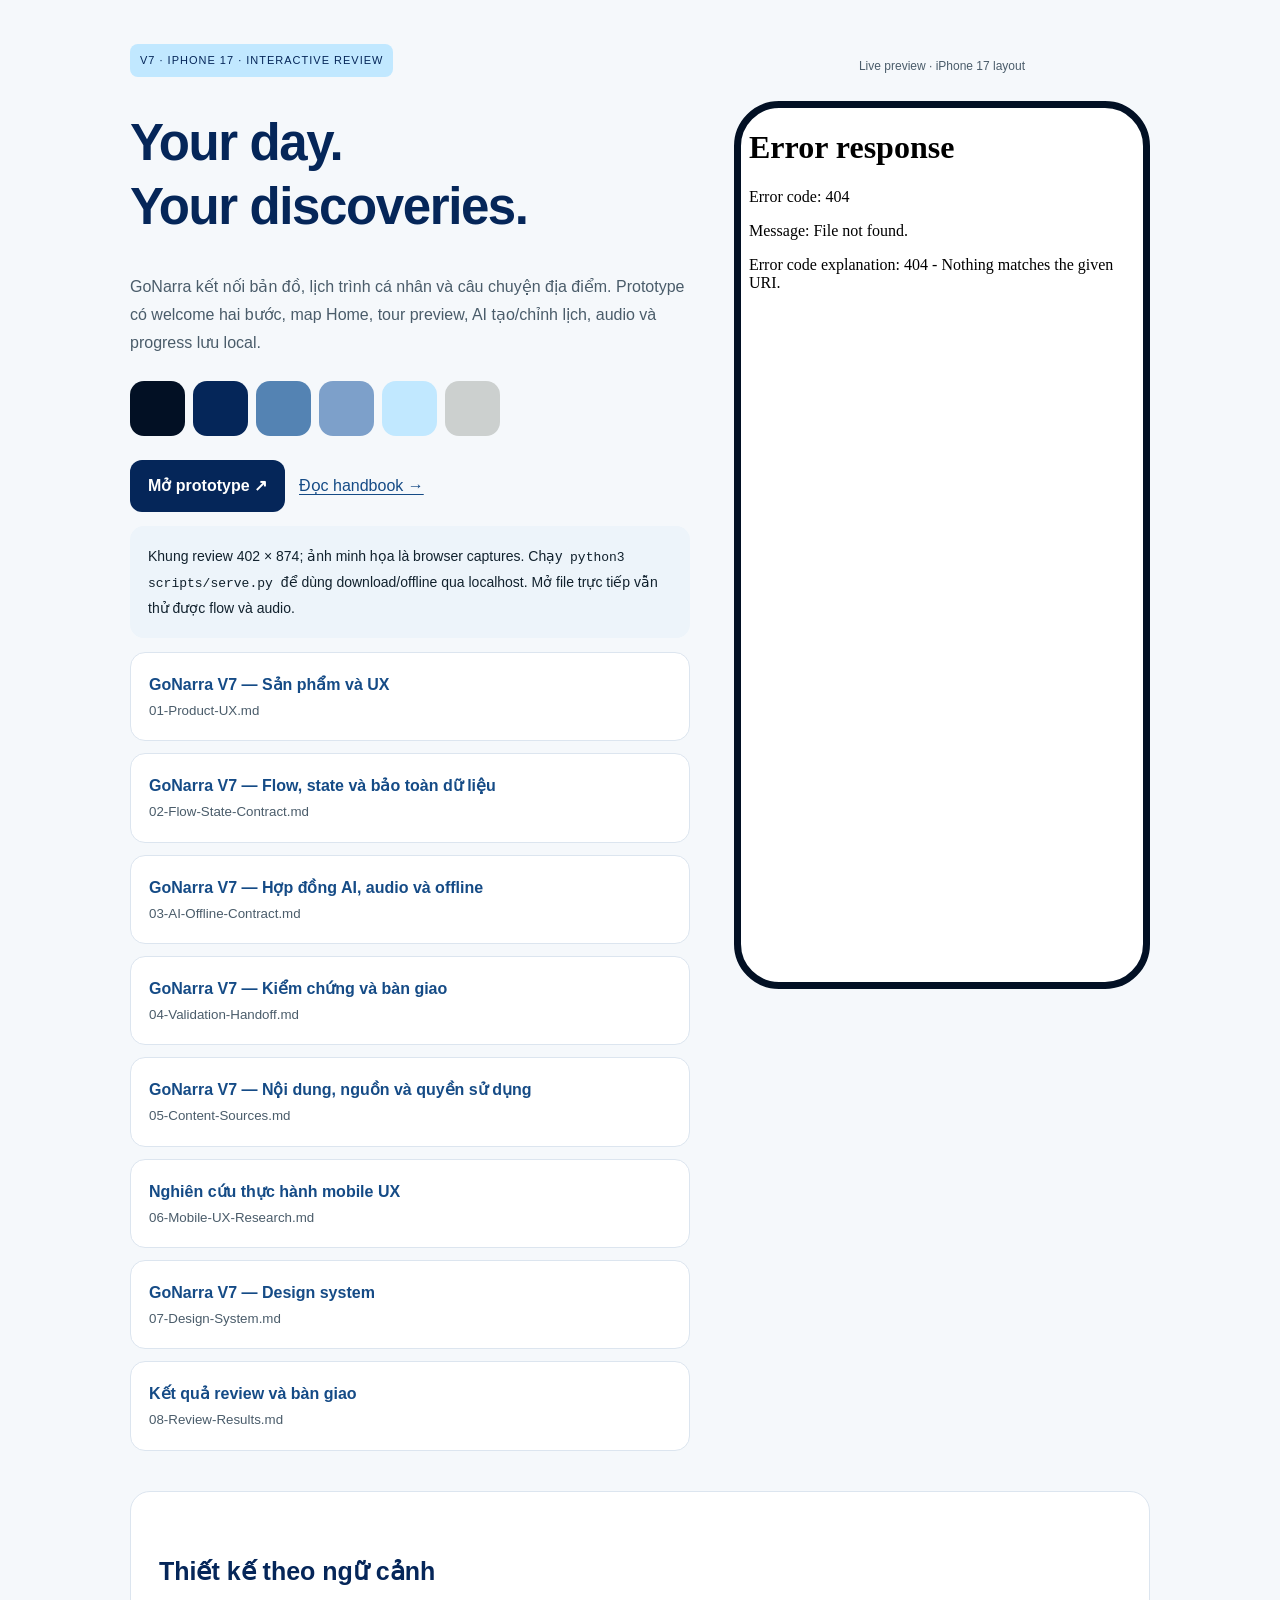
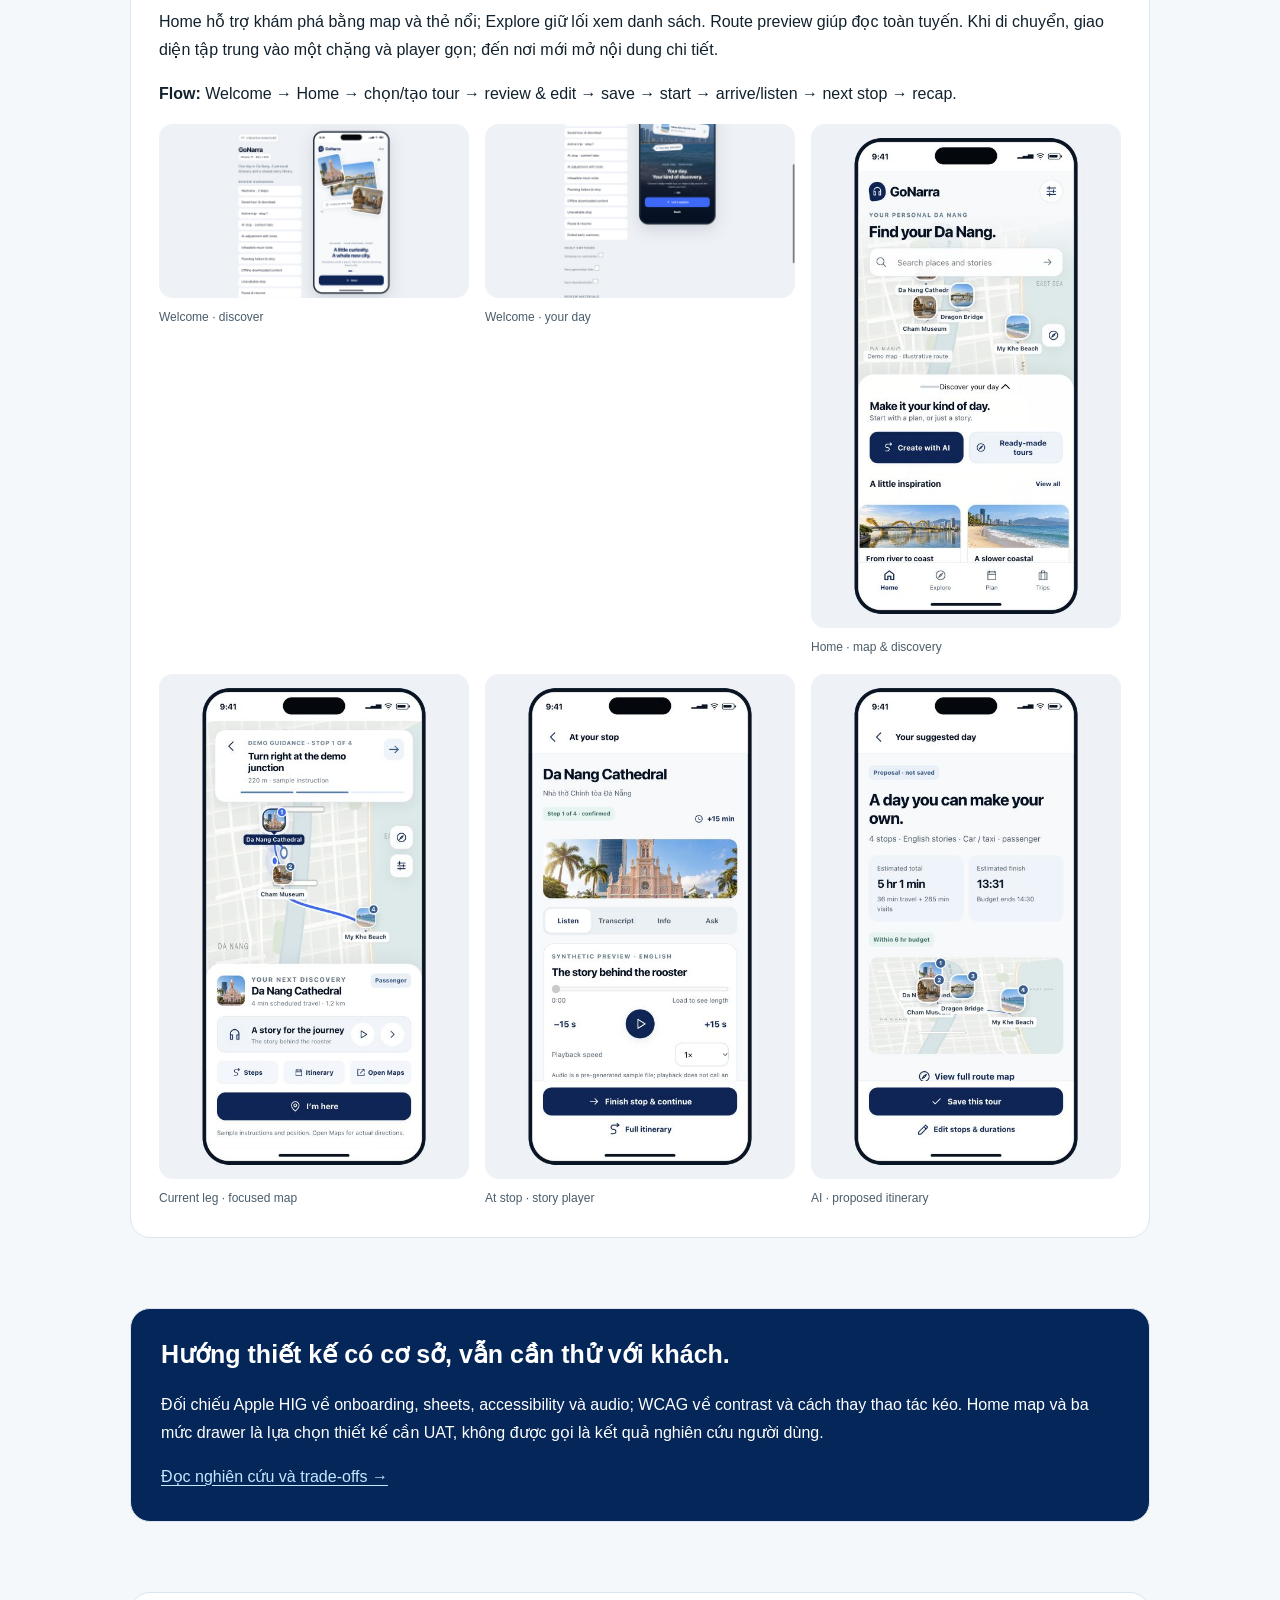
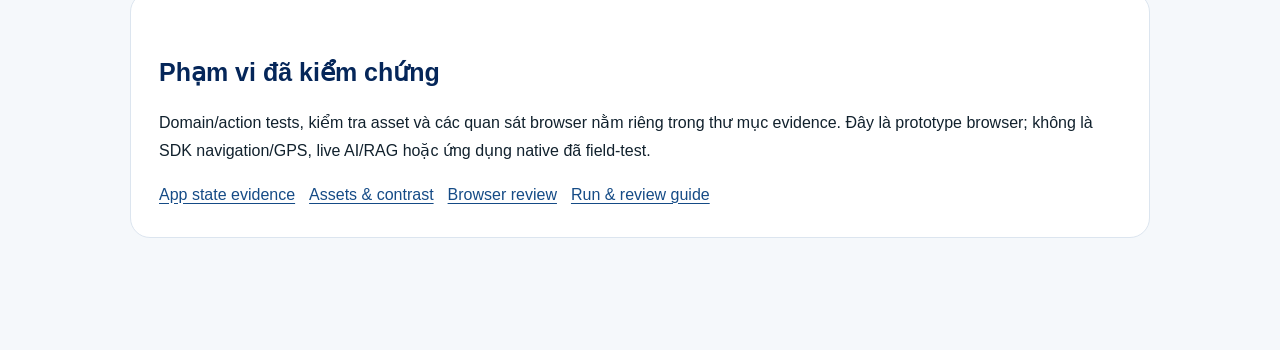
==== index.html @ 22f8504d "test: add review evidence and project showcase" ====
<!doctype html><html lang="vi"><meta charset="utf-8"><meta name="viewport" content="width=device-width,initial-scale=1"><title>GoNarra · Prototype & UX review</title><style>:root{color:#11212d;font:16px/1.75 -apple-system,BlinkMacSystemFont,'Segoe UI',sans-serif;background:#f5f8fb}*{box-sizing:border-box}body{margin:0}a{color:#154b86;text-underline-offset:3px}.shell{max-width:1180px;margin:auto;display:grid;grid-template-columns:250px 1fr;gap:44px;padding:40px 30px}aside{position:sticky;top:32px;align-self:start}aside a{display:block;font-size:13px;padding:7px 0}main{min-width:0}header{padding:24px 0 35px}h1,h2,h3{line-height:1.25;color:#052659}h1{font-size:38px;letter-spacing:-1.4px}h2{margin-top:36px;font-size:25px}h3{font-size:19px}section{margin-bottom:70px;background:white;border:1px solid #dce5ef;border-radius:20px;padding:28px;scroll-margin-top:25px}section>h1{font-size:29px}table{border-collapse:collapse;width:100%;display:block;overflow:auto;font-size:13px;line-height:1.65;margin:20px 0}th,td{border:1px solid #dce5ef;padding:10px 12px;vertical-align:top;min-width:115px}th{background:#edf4fa}pre{background:#edf4fa;padding:18px;overflow:auto;border-radius:12px}code{font-size:13px;background:#edf4fa;padding:2px 4px;border-radius:4px}blockquote{margin:20px 0;padding:10px 20px;border-left:4px solid #5483b3;background:#edf4fa}img{max-width:100%;border-radius:14px}li+li{margin-top:7px}.button{display:inline-block;background:#052659;color:white;text-decoration:none;padding:12px 18px;border-radius:12px;font-weight:700}.pill{font-size:11px;letter-spacing:1px;text-transform:uppercase;background:#c1e8ff;color:#052659;padding:7px 10px;border-radius:8px;display:inline-block}.muted{color:#4a5c6a}.screen-grid{display:grid;grid-template-columns:repeat(3,minmax(0,1fr));gap:16px}.screen-grid img{width:100%}.screen-grid figure{margin:0}.screen-grid figcaption{font-size:12px;color:#4a5c6a}.swatches{display:flex;gap:8px;margin:24px 0}.swatches span{width:55px;height:55px;border-radius:14px}.link-row{display:flex;gap:14px;flex-wrap:wrap;align-items:center}.callout{padding:18px;border-radius:14px;background:#edf4fa;font-size:14px}.iframewrap{display:flex;justify-content:center;background:#eaf0f5;border-radius:24px;padding:20px;margin-top:24px}iframe{width:402px;height:874px;border:7px solid #021024;box-sizing:content-box;border-radius:45px;background:white}.top{max-width:1080px;margin:auto;padding:44px 30px}.intro-grid{display:grid;grid-template-columns:1fr 416px;gap:44px;align-items:start}.intro-grid h1{font-size:51px}.toccards{display:grid;gap:12px}.toccard{display:block;padding:18px;background:white;border:1px solid #dce5ef;border-radius:15px;text-decoration:none;font-weight:650}.toccard small{display:block;font-weight:400;color:#4a5c6a}.preview-label{font-size:12px;text-align:center;color:#4a5c6a}.research{background:#052659;color:white;padding:30px;border-radius:20px}.research h2{color:white;margin-top:0}.research a{color:#c1e8ff}@media(max-width:850px){.shell{display:block;padding:22px 16px}.shell aside{position:relative;top:0;margin-bottom:25px}.intro-grid{display:block}.intro-grid h1{font-size:38px}.iframewrap{overflow:auto;justify-content:flex-start}.top{padding:24px 16px}section{padding:18px}.screen-grid{grid-template-columns:repeat(2,minmax(0,1fr))}}@media print{aside,.button,.iframewrap{display:none}.shell{display:block;padding:0}section{break-before:page;border:0;padding:0}table{display:table}h1{font-size:24pt}a{color:inherit}}</style><main class="top"><div class="intro-grid"><div><span class="pill">V7 · iPhone 17 · interactive review</span><h1>Your day.<br>Your discoveries.</h1><p class="muted">GoNarra kết nối bản đồ, lịch trình cá nhân và câu chuyện địa điểm. Prototype có welcome hai bước, map Home, tour preview, AI tạo/chỉnh lịch, audio và progress lưu local.</p><div class="swatches"><span style="background:#021024" title="#021024"></span><span style="background:#052659" title="#052659"></span><span style="background:#5483b3" title="#5483b3"></span><span style="background:#7da0ca" title="#7da0ca"></span><span style="background:#c1e8ff" title="#c1e8ff"></span><span style="background:#ccd0cf" title="#ccd0cf"></span></div><div class="link-row"><a class="button" href="prototype/index.html">Mở prototype ↗</a><a href="Product-Handbook.html">Đọc handbook →</a></div><p class="callout">Khung review 402 × 874; ảnh minh họa là browser captures. Chạy <code>python3 scripts/serve.py</code> để dùng download/offline qua localhost. Mở file trực tiếp vẫn thử được flow và audio.</p><div class="toccards"><a class="toccard" href="Product-Handbook.html#doc-1">GoNarra V7 — Sản phẩm và UX<small>01-Product-UX.md</small></a><a class="toccard" href="Product-Handbook.html#doc-2">GoNarra V7 — Flow, state và bảo toàn dữ liệu<small>02-Flow-State-Contract.md</small></a><a class="toccard" href="Product-Handbook.html#doc-3">GoNarra V7 — Hợp đồng AI, audio và offline<small>03-AI-Offline-Contract.md</small></a><a class="toccard" href="Product-Handbook.html#doc-4">GoNarra V7 — Kiểm chứng và bàn giao<small>04-Validation-Handoff.md</small></a><a class="toccard" href="Product-Handbook.html#doc-5">GoNarra V7 — Nội dung, nguồn và quyền sử dụng<small>05-Content-Sources.md</small></a><a class="toccard" href="Product-Handbook.html#doc-6">Nghiên cứu thực hành mobile UX<small>06-Mobile-UX-Research.md</small></a><a class="toccard" href="Product-Handbook.html#doc-7">GoNarra V7 — Design system<small>07-Design-System.md</small></a><a class="toccard" href="Product-Handbook.html#doc-8">Kết quả review và bàn giao<small>08-Review-Results.md</small></a></div></div><div><p class="preview-label">Live preview · iPhone 17 layout</p><div class="iframewrap" style="padding:0;background:none"><iframe title="GoNarra iPhone 17 prototype" src="prototype/index.html"></iframe></div></div></div><section style="margin-top:40px"><h2>Thiết kế theo ngữ cảnh</h2><p>Home hỗ trợ khám phá bằng map và thẻ nổi; Explore giữ lối xem danh sách. Route preview giúp đọc toàn tuyến. Khi di chuyển, giao diện tập trung vào một chặng và player gọn; đến nơi mới mở nội dung chi tiết.</p><p><strong>Flow:</strong> Welcome → Home → chọn/tạo tour → review & edit → save → start → arrive/listen → next stop → recap.</p><div class="screen-grid"><figure><a href="screens/welcome-1.png"><img src="screens/welcome-1.png" alt="Welcome · discover" loading="lazy"></a><figcaption>Welcome · discover</figcaption></figure><figure><a href="screens/welcome-2.png"><img src="screens/welcome-2.png" alt="Welcome · your day" loading="lazy"></a><figcaption>Welcome · your day</figcaption></figure><figure><a href="screens/home.png"><img src="screens/home.png" alt="Home · map & discovery" loading="lazy"></a><figcaption>Home · map & discovery</figcaption></figure><figure><a href="screens/navigation.png"><img src="screens/navigation.png" alt="Current leg · focused map" loading="lazy"></a><figcaption>Current leg · focused map</figcaption></figure><figure><a href="screens/arrival.png"><img src="screens/arrival.png" alt="At stop · story player" loading="lazy"></a><figcaption>At stop · story player</figcaption></figure><figure><a href="screens/proposal.png"><img src="screens/proposal.png" alt="AI · proposed itinerary" loading="lazy"></a><figcaption>AI · proposed itinerary</figcaption></figure></div></section><section class="research"><h2>Hướng thiết kế có cơ sở, vẫn cần thử với khách.</h2><p>Đối chiếu Apple HIG về onboarding, sheets, accessibility và audio; WCAG về contrast và cách thay thao tác kéo. Home map và ba mức drawer là lựa chọn thiết kế cần UAT, không được gọi là kết quả nghiên cứu người dùng.</p><a href="Product-Handbook.html#doc-6">Đọc nghiên cứu và trade-offs →</a></section><section><h2>Phạm vi đã kiểm chứng</h2><p>Domain/action tests, kiểm tra asset và các quan sát browser nằm riêng trong thư mục evidence. Đây là prototype browser; không là SDK navigation/GPS, live AI/RAG hoặc ứng dụng native đã field-test.</p><div class="link-row"><a href="evidence/app-state-tests.json">App state evidence</a><a href="evidence/assets-and-contrast.json">Assets & contrast</a><a href="evidence/browser-review.json">Browser review</a><a href="README.md">Run & review guide</a></div></section></main></html>
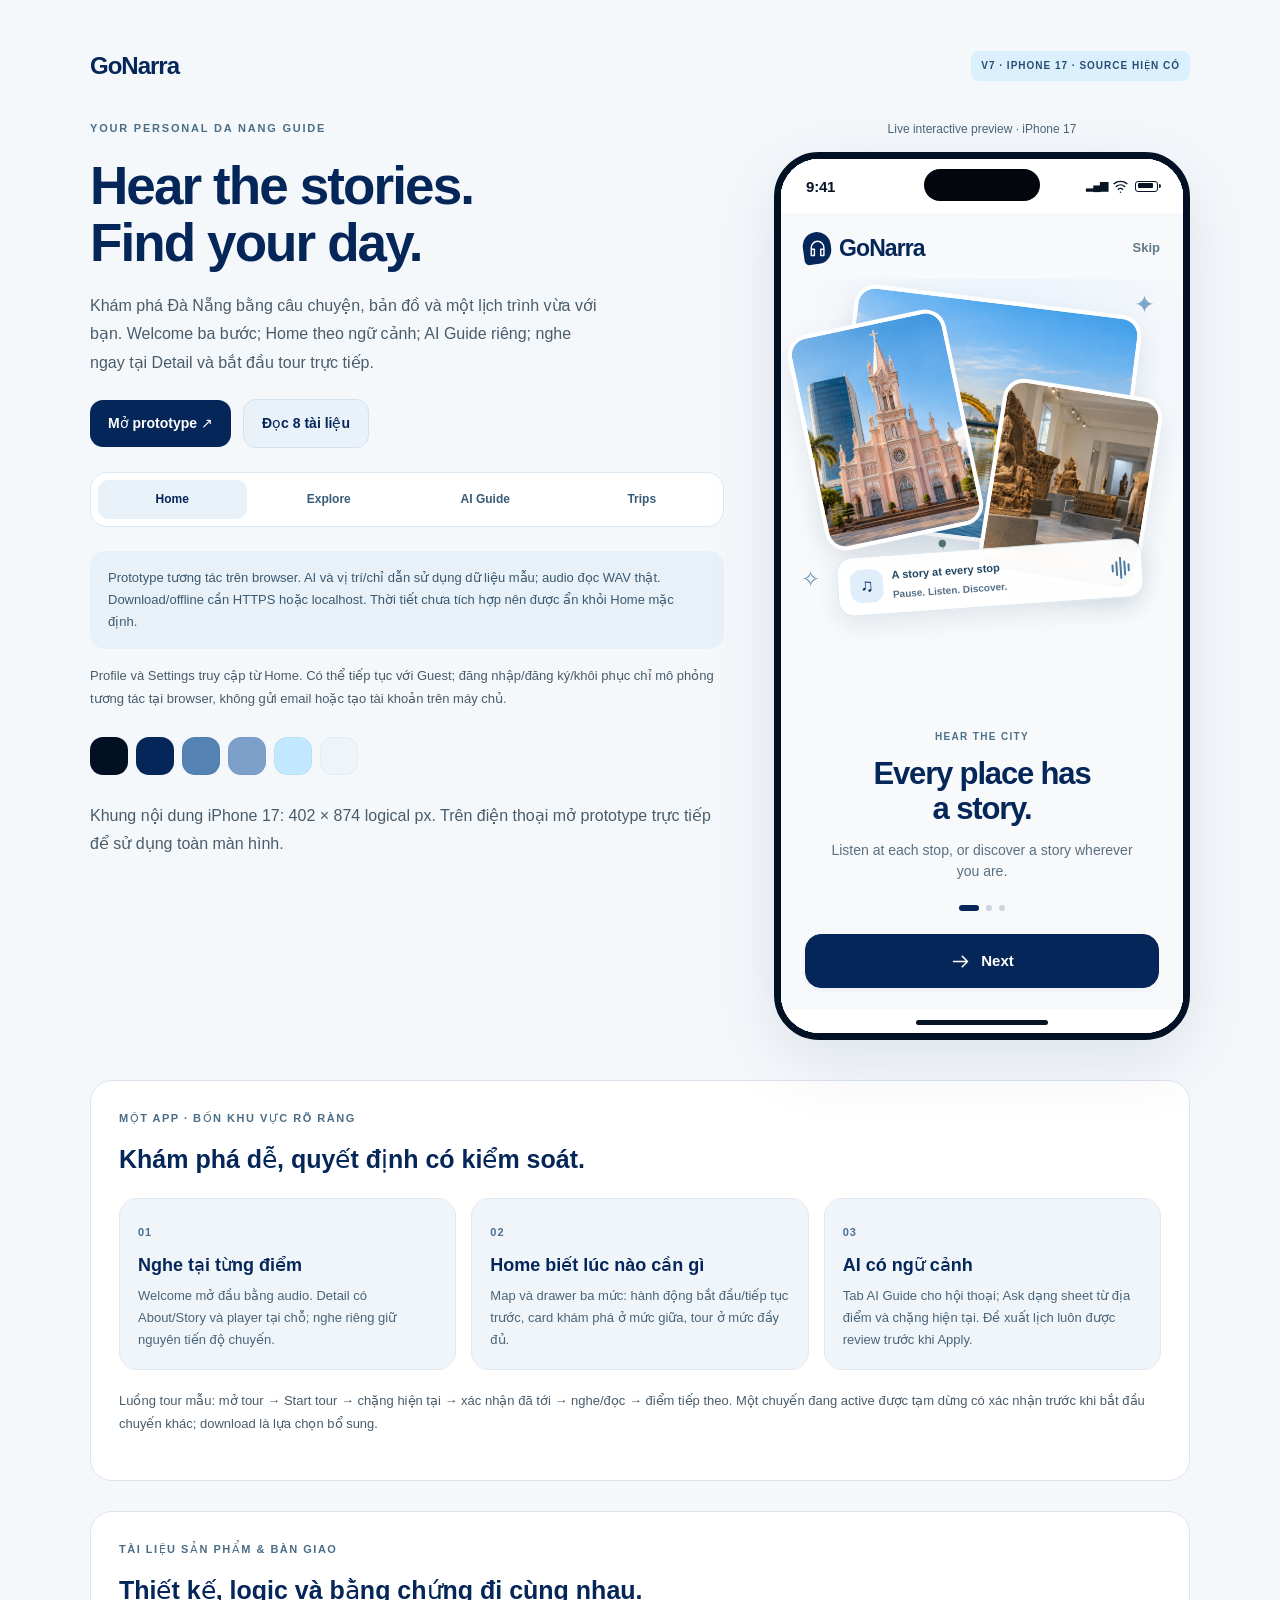
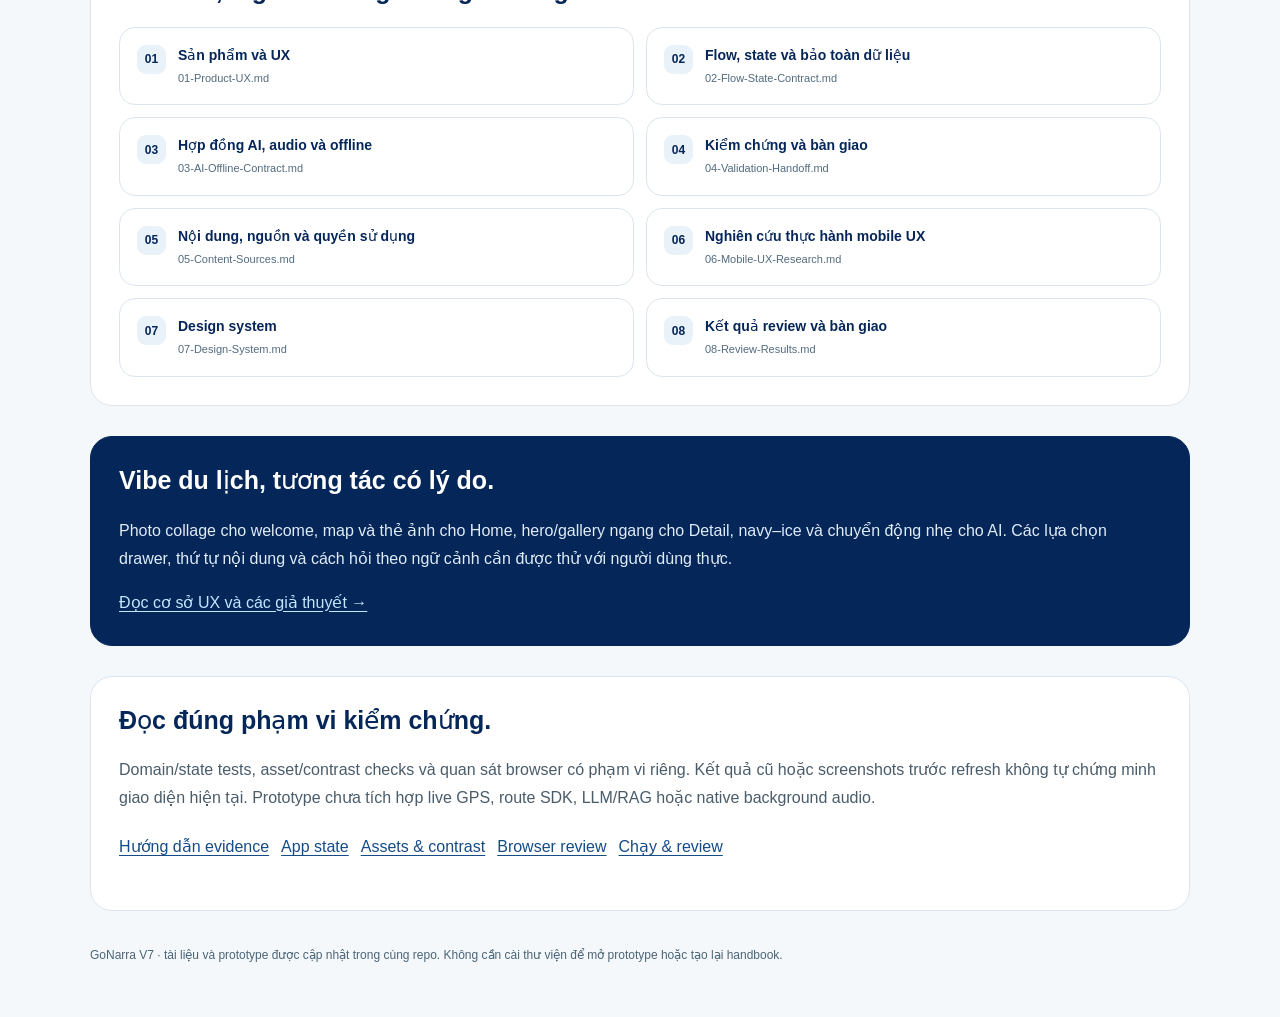
==== commit b067005f: "docs: align handbook and review evidence with refreshed V7" ====
--- a/index.html
+++ b/index.html
@@ -1 +1,44 @@
-<!doctype html><html lang="vi"><meta charset="utf-8"><meta name="viewport" content="width=device-width,initial-scale=1"><title>GoNarra · Prototype & UX review</title><style>:root{color:#11212d;font:16px/1.75 -apple-system,BlinkMacSystemFont,'Segoe UI',sans-serif;background:#f5f8fb}*{box-sizing:border-box}body{margin:0}a{color:#154b86;text-underline-offset:3px}.shell{max-width:1180px;margin:auto;display:grid;grid-template-columns:250px 1fr;gap:44px;padding:40px 30px}aside{position:sticky;top:32px;align-self:start}aside a{display:block;font-size:13px;padding:7px 0}main{min-width:0}header{padding:24px 0 35px}h1,h2,h3{line-height:1.25;color:#052659}h1{font-size:38px;letter-spacing:-1.4px}h2{margin-top:36px;font-size:25px}h3{font-size:19px}section{margin-bottom:70px;background:white;border:1px solid #dce5ef;border-radius:20px;padding:28px;scroll-margin-top:25px}section>h1{font-size:29px}table{border-collapse:collapse;width:100%;display:block;overflow:auto;font-size:13px;line-height:1.65;margin:20px 0}th,td{border:1px solid #dce5ef;padding:10px 12px;vertical-align:top;min-width:115px}th{background:#edf4fa}pre{background:#edf4fa;padding:18px;overflow:auto;border-radius:12px}code{font-size:13px;background:#edf4fa;padding:2px 4px;border-radius:4px}blockquote{margin:20px 0;padding:10px 20px;border-left:4px solid #5483b3;background:#edf4fa}img{max-width:100%;border-radius:14px}li+li{margin-top:7px}.button{display:inline-block;background:#052659;color:white;text-decoration:none;padding:12px 18px;border-radius:12px;font-weight:700}.pill{font-size:11px;letter-spacing:1px;text-transform:uppercase;background:#c1e8ff;color:#052659;padding:7px 10px;border-radius:8px;display:inline-block}.muted{color:#4a5c6a}.screen-grid{display:grid;grid-template-columns:repeat(3,minmax(0,1fr));gap:16px}.screen-grid img{width:100%}.screen-grid figure{margin:0}.screen-grid figcaption{font-size:12px;color:#4a5c6a}.swatches{display:flex;gap:8px;margin:24px 0}.swatches span{width:55px;height:55px;border-radius:14px}.link-row{display:flex;gap:14px;flex-wrap:wrap;align-items:center}.callout{padding:18px;border-radius:14px;background:#edf4fa;font-size:14px}.iframewrap{display:flex;justify-content:center;background:#eaf0f5;border-radius:24px;padding:20px;margin-top:24px}iframe{width:402px;height:874px;border:7px solid #021024;box-sizing:content-box;border-radius:45px;background:white}.top{max-width:1080px;margin:auto;padding:44px 30px}.intro-grid{display:grid;grid-template-columns:1fr 416px;gap:44px;align-items:start}.intro-grid h1{font-size:51px}.toccards{display:grid;gap:12px}.toccard{display:block;padding:18px;background:white;border:1px solid #dce5ef;border-radius:15px;text-decoration:none;font-weight:650}.toccard small{display:block;font-weight:400;color:#4a5c6a}.preview-label{font-size:12px;text-align:center;color:#4a5c6a}.research{background:#052659;color:white;padding:30px;border-radius:20px}.research h2{color:white;margin-top:0}.research a{color:#c1e8ff}@media(max-width:850px){.shell{display:block;padding:22px 16px}.shell aside{position:relative;top:0;margin-bottom:25px}.intro-grid{display:block}.intro-grid h1{font-size:38px}.iframewrap{overflow:auto;justify-content:flex-start}.top{padding:24px 16px}section{padding:18px}.screen-grid{grid-template-columns:repeat(2,minmax(0,1fr))}}@media print{aside,.button,.iframewrap{display:none}.shell{display:block;padding:0}section{break-before:page;border:0;padding:0}table{display:table}h1{font-size:24pt}a{color:inherit}}</style><main class="top"><div class="intro-grid"><div><span class="pill">V7 · iPhone 17 · interactive review</span><h1>Your day.<br>Your discoveries.</h1><p class="muted">GoNarra kết nối bản đồ, lịch trình cá nhân và câu chuyện địa điểm. Prototype có welcome hai bước, map Home, tour preview, AI tạo/chỉnh lịch, audio và progress lưu local.</p><div class="swatches"><span style="background:#021024" title="#021024"></span><span style="background:#052659" title="#052659"></span><span style="background:#5483b3" title="#5483b3"></span><span style="background:#7da0ca" title="#7da0ca"></span><span style="background:#c1e8ff" title="#c1e8ff"></span><span style="background:#ccd0cf" title="#ccd0cf"></span></div><div class="link-row"><a class="button" href="prototype/index.html">Mở prototype ↗</a><a href="Product-Handbook.html">Đọc handbook →</a></div><p class="callout">Khung review 402 × 874; ảnh minh họa là browser captures. Chạy <code>python3 scripts/serve.py</code> để dùng download/offline qua localhost. Mở file trực tiếp vẫn thử được flow và audio.</p><div class="toccards"><a class="toccard" href="Product-Handbook.html#doc-1">GoNarra V7 — Sản phẩm và UX<small>01-Product-UX.md</small></a><a class="toccard" href="Product-Handbook.html#doc-2">GoNarra V7 — Flow, state và bảo toàn dữ liệu<small>02-Flow-State-Contract.md</small></a><a class="toccard" href="Product-Handbook.html#doc-3">GoNarra V7 — Hợp đồng AI, audio và offline<small>03-AI-Offline-Contract.md</small></a><a class="toccard" href="Product-Handbook.html#doc-4">GoNarra V7 — Kiểm chứng và bàn giao<small>04-Validation-Handoff.md</small></a><a class="toccard" href="Product-Handbook.html#doc-5">GoNarra V7 — Nội dung, nguồn và quyền sử dụng<small>05-Content-Sources.md</small></a><a class="toccard" href="Product-Handbook.html#doc-6">Nghiên cứu thực hành mobile UX<small>06-Mobile-UX-Research.md</small></a><a class="toccard" href="Product-Handbook.html#doc-7">GoNarra V7 — Design system<small>07-Design-System.md</small></a><a class="toccard" href="Product-Handbook.html#doc-8">Kết quả review và bàn giao<small>08-Review-Results.md</small></a></div></div><div><p class="preview-label">Live preview · iPhone 17 layout</p><div class="iframewrap" style="padding:0;background:none"><iframe title="GoNarra iPhone 17 prototype" src="prototype/index.html"></iframe></div></div></div><section style="margin-top:40px"><h2>Thiết kế theo ngữ cảnh</h2><p>Home hỗ trợ khám phá bằng map và thẻ nổi; Explore giữ lối xem danh sách. Route preview giúp đọc toàn tuyến. Khi di chuyển, giao diện tập trung vào một chặng và player gọn; đến nơi mới mở nội dung chi tiết.</p><p><strong>Flow:</strong> Welcome → Home → chọn/tạo tour → review & edit → save → start → arrive/listen → next stop → recap.</p><div class="screen-grid"><figure><a href="screens/welcome-1.png"><img src="screens/welcome-1.png" alt="Welcome · discover" loading="lazy"></a><figcaption>Welcome · discover</figcaption></figure><figure><a href="screens/welcome-2.png"><img src="screens/welcome-2.png" alt="Welcome · your day" loading="lazy"></a><figcaption>Welcome · your day</figcaption></figure><figure><a href="screens/home.png"><img src="screens/home.png" alt="Home · map & discovery" loading="lazy"></a><figcaption>Home · map & discovery</figcaption></figure><figure><a href="screens/navigation.png"><img src="screens/navigation.png" alt="Current leg · focused map" loading="lazy"></a><figcaption>Current leg · focused map</figcaption></figure><figure><a href="screens/arrival.png"><img src="screens/arrival.png" alt="At stop · story player" loading="lazy"></a><figcaption>At stop · story player</figcaption></figure><figure><a href="screens/proposal.png"><img src="screens/proposal.png" alt="AI · proposed itinerary" loading="lazy"></a><figcaption>AI · proposed itinerary</figcaption></figure></div></section><section class="research"><h2>Hướng thiết kế có cơ sở, vẫn cần thử với khách.</h2><p>Đối chiếu Apple HIG về onboarding, sheets, accessibility và audio; WCAG về contrast và cách thay thao tác kéo. Home map và ba mức drawer là lựa chọn thiết kế cần UAT, không được gọi là kết quả nghiên cứu người dùng.</p><a href="Product-Handbook.html#doc-6">Đọc nghiên cứu và trade-offs →</a></section><section><h2>Phạm vi đã kiểm chứng</h2><p>Domain/action tests, kiểm tra asset và các quan sát browser nằm riêng trong thư mục evidence. Đây là prototype browser; không là SDK navigation/GPS, live AI/RAG hoặc ứng dụng native đã field-test.</p><div class="link-row"><a href="evidence/app-state-tests.json">App state evidence</a><a href="evidence/assets-and-contrast.json">Assets & contrast</a><a href="evidence/browser-review.json">Browser review</a><a href="README.md">Run & review guide</a></div></section></main></html>+<!doctype html><html lang="vi"><meta charset="utf-8"><meta name="viewport" content="width=device-width,initial-scale=1"><title>GoNarra · Prototype & UX review</title><style>
+:root{font:16px/1.75 -apple-system,BlinkMacSystemFont,'Segoe UI',sans-serif;color:#021024;background:#f5f8fb;font-synthesis:none}
+*{box-sizing:border-box}body{margin:0}a{color:#154b86;text-underline-offset:3px}a:focus-visible{outline:3px solid #d99a36;outline-offset:4px}
+h1,h2,h3{line-height:1.23;color:#052659}h1{font-size:38px;letter-spacing:-1.3px}h2{font-size:25px;margin-top:34px}h3{font-size:19px}p{margin:0 0 16px}
+.muted{color:#4a5c6a}.eyebrow{font-size:11px;font-weight:750;letter-spacing:1.8px;text-transform:uppercase;color:#4a6e88}
+.shell{max-width:1200px;display:grid;grid-template-columns:244px minmax(0,1fr);gap:40px;margin:auto;padding:40px 30px}
+aside{position:sticky;top:25px;align-self:start;max-height:calc(100dvh - 50px);overflow:auto}aside h2{margin-top:18px}aside a{display:block;font-size:13px;padding:7px 0;line-height:1.5}
+aside .button{margin:9px 0 20px;padding:10px 16px;font-size:13px}aside hr{border:0;border-top:1px solid #dce5ef;margin:20px 0}
+main{min-width:0}header{padding:10px 0 22px}header h1{margin:15px 0}section{padding:28px;background:#fff;border:1px solid #dce5ef;border-radius:22px;margin-bottom:30px;scroll-margin-top:24px}
+section>h1{font-size:28px;margin-top:0}section h2:first-child{margin-top:0}table{display:block;width:100%;overflow:auto;border-collapse:collapse;font-size:13px;line-height:1.65;margin:20px 0}
+th,td{border:1px solid #dce5ef;padding:10px 12px;vertical-align:top;min-width:110px}th{background:#edf4fa}pre{padding:18px;background:#edf4fa;border-radius:12px;overflow:auto}
+code{font:13px/1.6 ui-monospace,SFMono-Regular,Consolas,monospace;background:#edf4fa;padding:2px 4px;border-radius:4px}pre code{padding:0;background:none}
+blockquote{margin:20px 0;padding:13px 18px;border-left:4px solid #5483b3;background:#edf4fa}blockquote p:last-child{margin-bottom:0}img{display:block;max-width:100%;border-radius:15px}
+li+li{margin-top:7px}.button{display:inline-flex;align-items:center;justify-content:center;min-height:46px;background:#052659;color:#fff;border-radius:13px;padding:11px 18px;text-decoration:none;font-weight:700;font-size:14px}
+.button.secondary{color:#052659;background:#e9f1f9;border:1px solid #d4e2ed}.pill{display:inline-block;background:#dceffc;color:#244d72;border-radius:8px;padding:6px 10px;font-size:10px;font-weight:750;letter-spacing:1px;text-transform:uppercase}
+.top{max-width:1160px;margin:auto;padding:45px 30px 35px}.projectbar{display:flex;justify-content:space-between;align-items:center;gap:20px;padding-bottom:32px}.wordmark{font-size:24px;font-weight:800;letter-spacing:-1px;color:#052659;text-decoration:none}
+.intro-grid{display:grid;grid-template-columns:minmax(0,1fr) 416px;gap:50px;align-items:start}.intro-grid h1{font-size:53px;line-height:1.07;letter-spacing:-1.9px;margin:20px 0}.intro-grid .lead{font-size:16px;line-height:1.8;max-width:520px;color:#4a5c6a}
+.link-row{display:flex;gap:12px;align-items:center;flex-wrap:wrap;margin:21px 0}.swatches{display:flex;gap:8px;margin:27px 0}.swatches span{width:38px;height:38px;border-radius:13px;border:1px solid #02102409}
+.callout{padding:16px 18px;border-radius:15px;background:#e9f1f8;color:#3a5970;font-size:13px;line-height:1.7}.preview-label{text-align:center;color:#4a6478;font-size:12px;margin:0 0 12px}
+.iframewrap{width:416px;max-width:100%;border-radius:45px;overflow:hidden;box-shadow:0 20px 70px #0526591a;background:#fff;border:7px solid #021024}
+iframe{display:block;border:0;width:402px;height:874px;background:#fff}.toc-grid{display:grid;grid-template-columns:repeat(2,minmax(0,1fr));gap:12px}.toccard{display:flex;gap:12px;align-items:flex-start;padding:17px;background:#fff;border:1px solid #dce5ef;border-radius:16px;color:#052659;text-decoration:none;font-size:14px;font-weight:650;line-height:1.5}
+.toccard .num{display:grid;place-items:center;width:29px;height:29px;flex:none;background:#e9f1f9;border-radius:9px;font-size:12px}.toccard small{display:block;color:#526b7f;font-size:11px;font-weight:400;line-height:1.6;margin-top:4px}
+.feature-grid{display:grid;grid-template-columns:repeat(3,minmax(0,1fr));gap:15px;margin:23px 0 7px}.feature{padding:18px;border-radius:18px;background:#f0f5fa;border:1px solid #e1e9f1}.feature .num{font-size:11px;letter-spacing:1px;color:#4c7190;font-weight:750}.feature h3{margin:9px 0;font-size:18px}.feature p{font-size:13px;color:#4a6478;line-height:1.7;margin:0}
+.tabrow{display:grid;grid-template-columns:repeat(4,1fr);gap:8px;padding:7px;border:1px solid #dce7ef;background:#fff;border-radius:17px;margin:24px 0}.tabrow span{text-align:center;padding:9px 5px;border-radius:11px;font-weight:650;color:#395b77;font-size:12px}.tabrow span:first-child{background:#e9f1f9;color:#052659}
+.research{background:#052659;color:#fff;border-color:#052659}.research h2{color:#fff}.research a{color:#c1e8ff}.research p{color:#e0ecf7}.section-label{font-size:11px;letter-spacing:1.5px;text-transform:uppercase;color:#4b6c85;font-weight:750}.section-title{margin-top:9px}.foot{font-size:12px;color:#4a6478;padding-top:4px}
+@media(max-width:900px){.intro-grid{gap:25px}.intro-grid h1{font-size:42px}.top{padding:28px 20px}.shell{gap:24px;padding:25px 20px;grid-template-columns:210px minmax(0,1fr)}}
+@media(max-width:760px){.intro-grid{display:block}.intro-grid>div:last-child{margin-top:30px}.iframewrap{margin:auto}.top{padding:23px 16px}.intro-grid h1{font-size:40px;letter-spacing:-1.3px}.projectbar{padding-bottom:20px}.feature-grid{grid-template-columns:1fr}.toc-grid{grid-template-columns:1fr}.shell{display:block;padding:22px 16px}aside{position:relative;top:0;max-height:none;margin-bottom:25px}section{padding:20px}.projectbar .pill{font-size:9px;letter-spacing:.5px}}
+@media(max-width:440px){.iframewrap{display:none}.preview-label{display:none}.intro-grid>div:last-child{display:none}}
+@media print{aside,.button,.iframewrap,.preview-label,.projectbar{display:none}.shell,.intro-grid{display:block;padding:0}.top{padding:0}section{border:0;break-before:page;padding:0}table{display:table;font-size:10px}h1{font-size:26pt}a{color:inherit}.toc-grid,.feature-grid{display:block}}
+</style>
+<main class="top"><div class="projectbar"><a class="wordmark" href="index.html">GoNarra</a><span class="pill">V7 · iPhone 17 · source hiện có</span></div>
+<div class="intro-grid"><div><p class="eyebrow">Your personal Da Nang guide</p><h1>Hear the stories.<br>Find your day.</h1><p class="lead">Khám phá Đà Nẵng bằng câu chuyện, bản đồ và một lịch trình vừa với bạn. Welcome ba bước; Home theo ngữ cảnh; AI Guide riêng; nghe ngay tại Detail và bắt đầu tour trực tiếp.</p>
+<div class="link-row"><a class="button" href="prototype/index.html">Mở prototype ↗</a><a class="button secondary" href="Product-Handbook.html">Đọc 8 tài liệu</a></div>
+<div class="tabrow" aria-label="Bốn khu vực chính"><span>Home</span><span>Explore</span><span>AI Guide</span><span>Trips</span></div>
+<p class="callout">Prototype tương tác trên browser. AI và vị trí/chỉ dẫn sử dụng dữ liệu mẫu; audio đọc WAV thật. Download/offline cần HTTPS hoặc localhost. Thời tiết chưa tích hợp nên được ẩn khỏi Home mặc định.</p>
+<p class="muted" style="font-size:13px">Profile và Settings truy cập từ Home. Có thể tiếp tục với Guest; đăng nhập/đăng ký/khôi phục chỉ mô phỏng tương tác tại browser, không gửi email hoặc tạo tài khoản trên máy chủ.</p>
+<div class="swatches" aria-label="Palette navy và ice"><span style="background:#021024" title="#021024"></span><span style="background:#052659" title="#052659"></span><span style="background:#5483b3" title="#5483b3"></span><span style="background:#7da0ca" title="#7da0ca"></span><span style="background:#c1e8ff" title="#c1e8ff"></span><span style="background:#edf4fa" title="#edf4fa"></span></div>
+<p class="muted small">Khung nội dung iPhone 17: 402 × 874 logical px. Trên điện thoại mở prototype trực tiếp để sử dụng toàn màn hình.</p></div>
+<div><p class="preview-label">Live interactive preview · iPhone 17</p><div class="iframewrap"><iframe title="GoNarra iPhone 17 prototype" src="prototype/index.html"></iframe></div></div></div>
+<section style="margin-top:40px"><p class="section-label">Một app · bốn khu vực rõ ràng</p><h2 class="section-title">Khám phá dễ, quyết định có kiểm soát.</h2><div class="feature-grid"><article class="feature"><span class="num">01</span><h3>Nghe tại từng điểm</h3><p>Welcome mở đầu bằng audio. Detail có About/Story và player tại chỗ; nghe riêng giữ nguyên tiến độ chuyến.</p></article><article class="feature"><span class="num">02</span><h3>Home biết lúc nào cần gì</h3><p>Map và drawer ba mức: hành động bắt đầu/tiếp tục trước, card khám phá ở mức giữa, tour ở mức đầy đủ.</p></article><article class="feature"><span class="num">03</span><h3>AI có ngữ cảnh</h3><p>Tab AI Guide cho hội thoại; Ask dạng sheet từ địa điểm và chặng hiện tại. Đề xuất lịch luôn được review trước khi Apply.</p></article></div><p class="muted" style="font-size:13px;margin-top:20px">Luồng tour mẫu: mở tour → Start tour → chặng hiện tại → xác nhận đã tới → nghe/đọc → điểm tiếp theo. Một chuyến đang active được tạm dừng có xác nhận trước khi bắt đầu chuyến khác; download là lựa chọn bổ sung.</p></section>
+<section><p class="section-label">Tài liệu sản phẩm & bàn giao</p><h2 class="section-title">Thiết kế, logic và bằng chứng đi cùng nhau.</h2><div class="toc-grid"><a class="toccard" href="Product-Handbook.html#doc-1"><span class="num">01</span><span>Sản phẩm và UX<small>01-Product-UX.md</small></span></a><a class="toccard" href="Product-Handbook.html#doc-2"><span class="num">02</span><span>Flow, state và bảo toàn dữ liệu<small>02-Flow-State-Contract.md</small></span></a><a class="toccard" href="Product-Handbook.html#doc-3"><span class="num">03</span><span>Hợp đồng AI, audio và offline<small>03-AI-Offline-Contract.md</small></span></a><a class="toccard" href="Product-Handbook.html#doc-4"><span class="num">04</span><span>Kiểm chứng và bàn giao<small>04-Validation-Handoff.md</small></span></a><a class="toccard" href="Product-Handbook.html#doc-5"><span class="num">05</span><span>Nội dung, nguồn và quyền sử dụng<small>05-Content-Sources.md</small></span></a><a class="toccard" href="Product-Handbook.html#doc-6"><span class="num">06</span><span>Nghiên cứu thực hành mobile UX<small>06-Mobile-UX-Research.md</small></span></a><a class="toccard" href="Product-Handbook.html#doc-7"><span class="num">07</span><span>Design system<small>07-Design-System.md</small></span></a><a class="toccard" href="Product-Handbook.html#doc-8"><span class="num">08</span><span>Kết quả review và bàn giao<small>08-Review-Results.md</small></span></a></div></section>
+<section class="research"><h2>Vibe du lịch, tương tác có lý do.</h2><p>Photo collage cho welcome, map và thẻ ảnh cho Home, hero/gallery ngang cho Detail, navy–ice và chuyển động nhẹ cho AI. Các lựa chọn drawer, thứ tự nội dung và cách hỏi theo ngữ cảnh cần được thử với người dùng thực.</p><a href="Product-Handbook.html#doc-6">Đọc cơ sở UX và các giả thuyết →</a></section>
+<section><h2>Đọc đúng phạm vi kiểm chứng.</h2><p class="muted">Domain/state tests, asset/contrast checks và quan sát browser có phạm vi riêng. Kết quả cũ hoặc screenshots trước refresh không tự chứng minh giao diện hiện tại. Prototype chưa tích hợp live GPS, route SDK, LLM/RAG hoặc native background audio.</p><div class="link-row"><a href="evidence/README.md">Hướng dẫn evidence</a><a href="evidence/app-state-tests.json">App state</a><a href="evidence/assets-and-contrast.json">Assets & contrast</a><a href="evidence/browser-review.json">Browser review</a><a href="README.md">Chạy & review</a></div></section>
+<p class="foot">GoNarra V7 · tài liệu và prototype được cập nhật trong cùng repo. Không cần cài thư viện để mở prototype hoặc tạo lại handbook.</p></main></html>
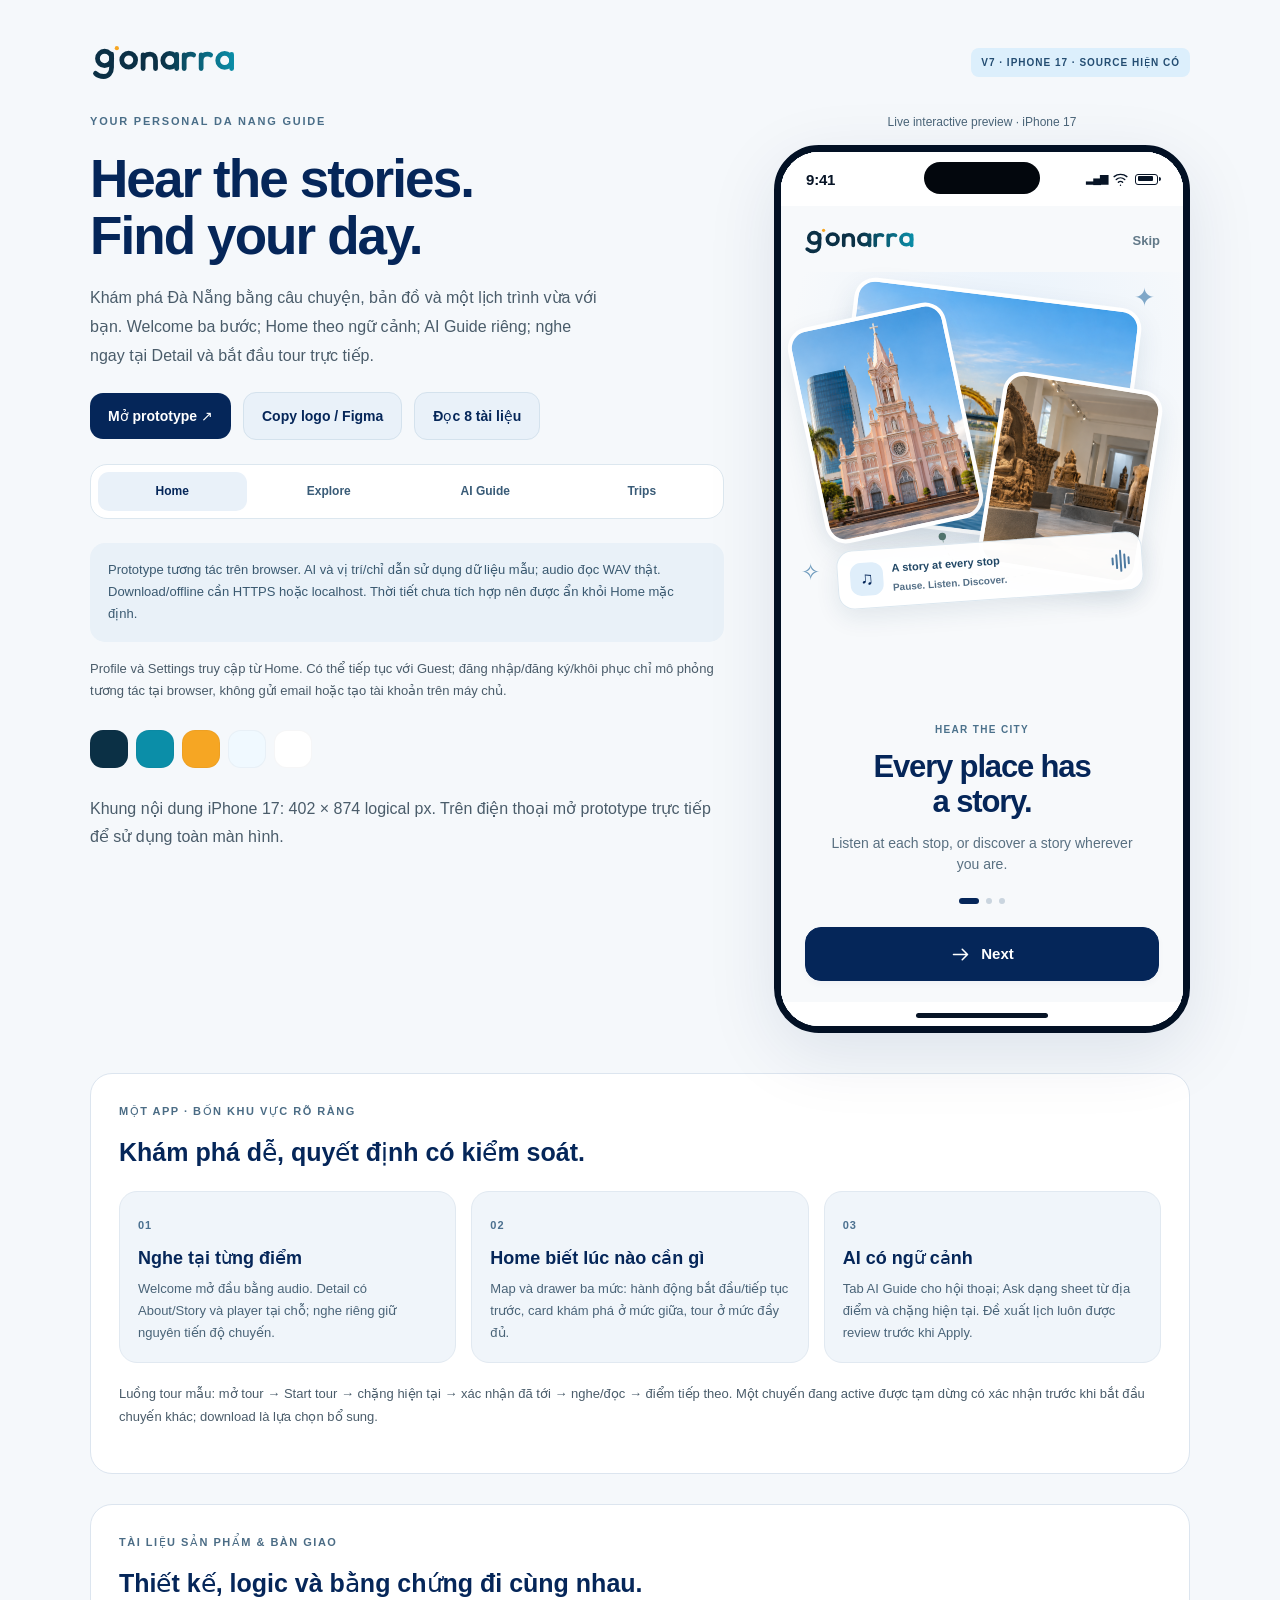
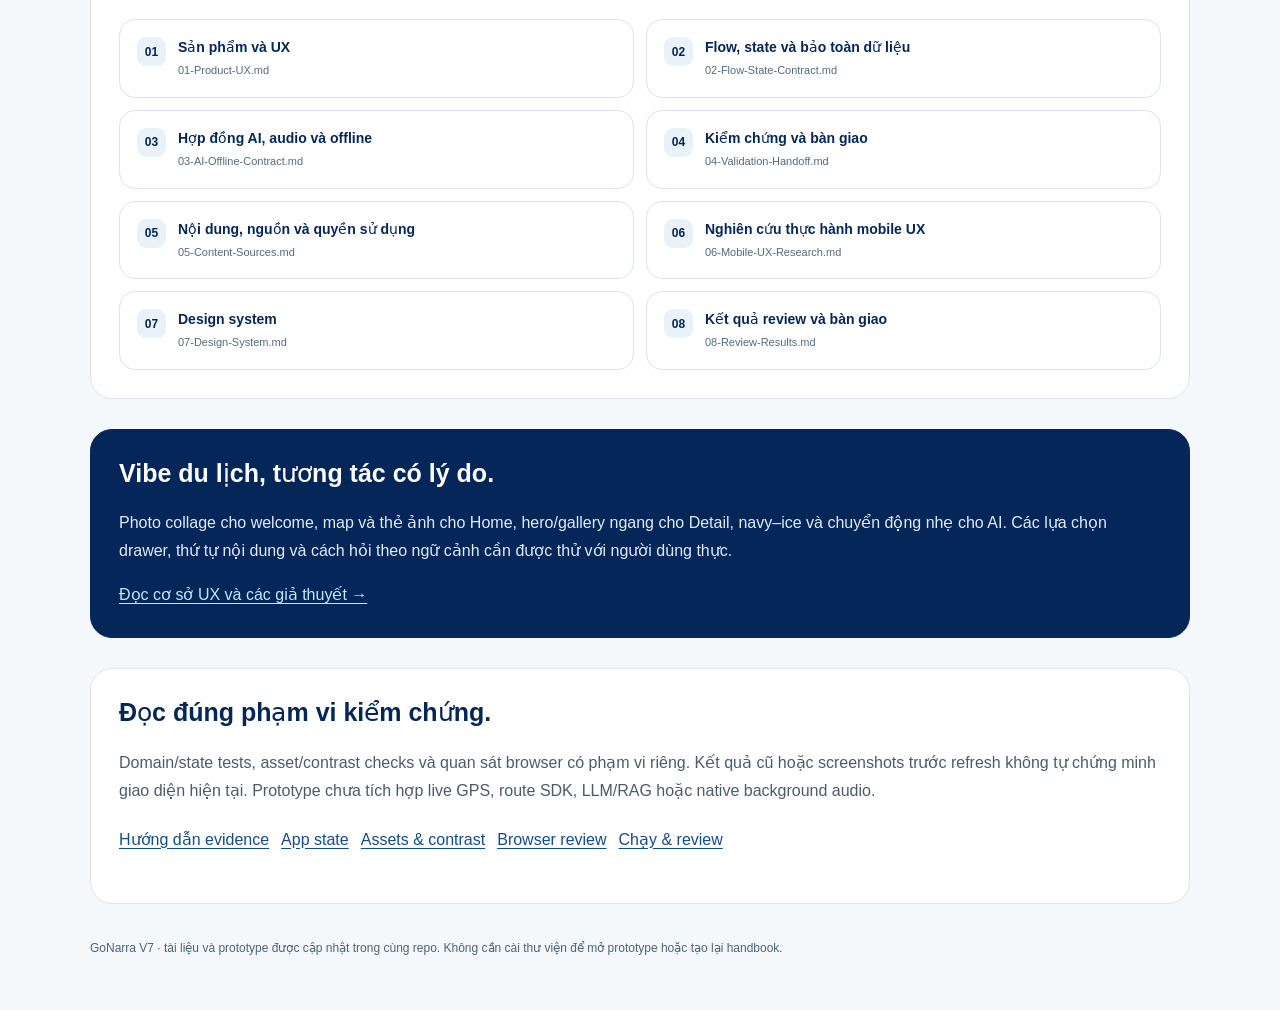
==== commit 6a7eb5c4: "feat: add refined Gonarra brand assets" ====
--- a/index.html
+++ b/index.html
@@ -13,7 +13,7 @@
 blockquote{margin:20px 0;padding:13px 18px;border-left:4px solid #5483b3;background:#edf4fa}blockquote p:last-child{margin-bottom:0}img{display:block;max-width:100%;border-radius:15px}
 li+li{margin-top:7px}.button{display:inline-flex;align-items:center;justify-content:center;min-height:46px;background:#052659;color:#fff;border-radius:13px;padding:11px 18px;text-decoration:none;font-weight:700;font-size:14px}
 .button.secondary{color:#052659;background:#e9f1f9;border:1px solid #d4e2ed}.pill{display:inline-block;background:#dceffc;color:#244d72;border-radius:8px;padding:6px 10px;font-size:10px;font-weight:750;letter-spacing:1px;text-transform:uppercase}
-.top{max-width:1160px;margin:auto;padding:45px 30px 35px}.projectbar{display:flex;justify-content:space-between;align-items:center;gap:20px;padding-bottom:32px}.wordmark{font-size:24px;font-weight:800;letter-spacing:-1px;color:#052659;text-decoration:none}
+.top{max-width:1160px;margin:auto;padding:45px 30px 35px}.projectbar{display:flex;justify-content:space-between;align-items:center;gap:20px;padding-bottom:32px}.wordmark{display:inline-flex;color:#052659;text-decoration:none}.wordmark img{display:block;width:146px;height:auto;border-radius:0}
 .intro-grid{display:grid;grid-template-columns:minmax(0,1fr) 416px;gap:50px;align-items:start}.intro-grid h1{font-size:53px;line-height:1.07;letter-spacing:-1.9px;margin:20px 0}.intro-grid .lead{font-size:16px;line-height:1.8;max-width:520px;color:#4a5c6a}
 .link-row{display:flex;gap:12px;align-items:center;flex-wrap:wrap;margin:21px 0}.swatches{display:flex;gap:8px;margin:27px 0}.swatches span{width:38px;height:38px;border-radius:13px;border:1px solid #02102409}
 .callout{padding:16px 18px;border-radius:15px;background:#e9f1f8;color:#3a5970;font-size:13px;line-height:1.7}.preview-label{text-align:center;color:#4a6478;font-size:12px;margin:0 0 12px}
@@ -28,13 +28,13 @@
 @media(max-width:440px){.iframewrap{display:none}.preview-label{display:none}.intro-grid>div:last-child{display:none}}
 @media print{aside,.button,.iframewrap,.preview-label,.projectbar{display:none}.shell,.intro-grid{display:block;padding:0}.top{padding:0}section{border:0;break-before:page;padding:0}table{display:table;font-size:10px}h1{font-size:26pt}a{color:inherit}.toc-grid,.feature-grid{display:block}}
 </style>
-<main class="top"><div class="projectbar"><a class="wordmark" href="index.html">GoNarra</a><span class="pill">V7 · iPhone 17 · source hiện có</span></div>
+<main class="top"><div class="projectbar"><a class="wordmark" href="index.html" aria-label="Gonarra"><img src="prototype/assets/brand/gonarra-wordmark-color.svg" alt="Gonarra"></a><span class="pill">V7 · iPhone 17 · source hiện có</span></div>
 <div class="intro-grid"><div><p class="eyebrow">Your personal Da Nang guide</p><h1>Hear the stories.<br>Find your day.</h1><p class="lead">Khám phá Đà Nẵng bằng câu chuyện, bản đồ và một lịch trình vừa với bạn. Welcome ba bước; Home theo ngữ cảnh; AI Guide riêng; nghe ngay tại Detail và bắt đầu tour trực tiếp.</p>
-<div class="link-row"><a class="button" href="prototype/index.html">Mở prototype ↗</a><a class="button secondary" href="Product-Handbook.html">Đọc 8 tài liệu</a></div>
+<div class="link-row"><a class="button" href="prototype/index.html">Mở prototype ↗</a><a class="button secondary" href="brand-assets.html">Copy logo / Figma</a><a class="button secondary" href="Product-Handbook.html">Đọc 8 tài liệu</a></div>
 <div class="tabrow" aria-label="Bốn khu vực chính"><span>Home</span><span>Explore</span><span>AI Guide</span><span>Trips</span></div>
 <p class="callout">Prototype tương tác trên browser. AI và vị trí/chỉ dẫn sử dụng dữ liệu mẫu; audio đọc WAV thật. Download/offline cần HTTPS hoặc localhost. Thời tiết chưa tích hợp nên được ẩn khỏi Home mặc định.</p>
 <p class="muted" style="font-size:13px">Profile và Settings truy cập từ Home. Có thể tiếp tục với Guest; đăng nhập/đăng ký/khôi phục chỉ mô phỏng tương tác tại browser, không gửi email hoặc tạo tài khoản trên máy chủ.</p>
-<div class="swatches" aria-label="Palette navy và ice"><span style="background:#021024" title="#021024"></span><span style="background:#052659" title="#052659"></span><span style="background:#5483b3" title="#5483b3"></span><span style="background:#7da0ca" title="#7da0ca"></span><span style="background:#c1e8ff" title="#c1e8ff"></span><span style="background:#edf4fa" title="#edf4fa"></span></div>
+<div class="swatches" aria-label="Palette Gonarra"><span style="background:#0b3045" title="#0b3045"></span><span style="background:#0b8ea8" title="#0b8ea8"></span><span style="background:#f6a623" title="#f6a623"></span><span style="background:#f0f9ff" title="#f0f9ff"></span><span style="background:#ffffff" title="#ffffff"></span></div>
 <p class="muted small">Khung nội dung iPhone 17: 402 × 874 logical px. Trên điện thoại mở prototype trực tiếp để sử dụng toàn màn hình.</p></div>
 <div><p class="preview-label">Live interactive preview · iPhone 17</p><div class="iframewrap"><iframe title="GoNarra iPhone 17 prototype" src="prototype/index.html"></iframe></div></div></div>
 <section style="margin-top:40px"><p class="section-label">Một app · bốn khu vực rõ ràng</p><h2 class="section-title">Khám phá dễ, quyết định có kiểm soát.</h2><div class="feature-grid"><article class="feature"><span class="num">01</span><h3>Nghe tại từng điểm</h3><p>Welcome mở đầu bằng audio. Detail có About/Story và player tại chỗ; nghe riêng giữ nguyên tiến độ chuyến.</p></article><article class="feature"><span class="num">02</span><h3>Home biết lúc nào cần gì</h3><p>Map và drawer ba mức: hành động bắt đầu/tiếp tục trước, card khám phá ở mức giữa, tour ở mức đầy đủ.</p></article><article class="feature"><span class="num">03</span><h3>AI có ngữ cảnh</h3><p>Tab AI Guide cho hội thoại; Ask dạng sheet từ địa điểm và chặng hiện tại. Đề xuất lịch luôn được review trước khi Apply.</p></article></div><p class="muted" style="font-size:13px;margin-top:20px">Luồng tour mẫu: mở tour → Start tour → chặng hiện tại → xác nhận đã tới → nghe/đọc → điểm tiếp theo. Một chuyến đang active được tạm dừng có xác nhận trước khi bắt đầu chuyến khác; download là lựa chọn bổ sung.</p></section>
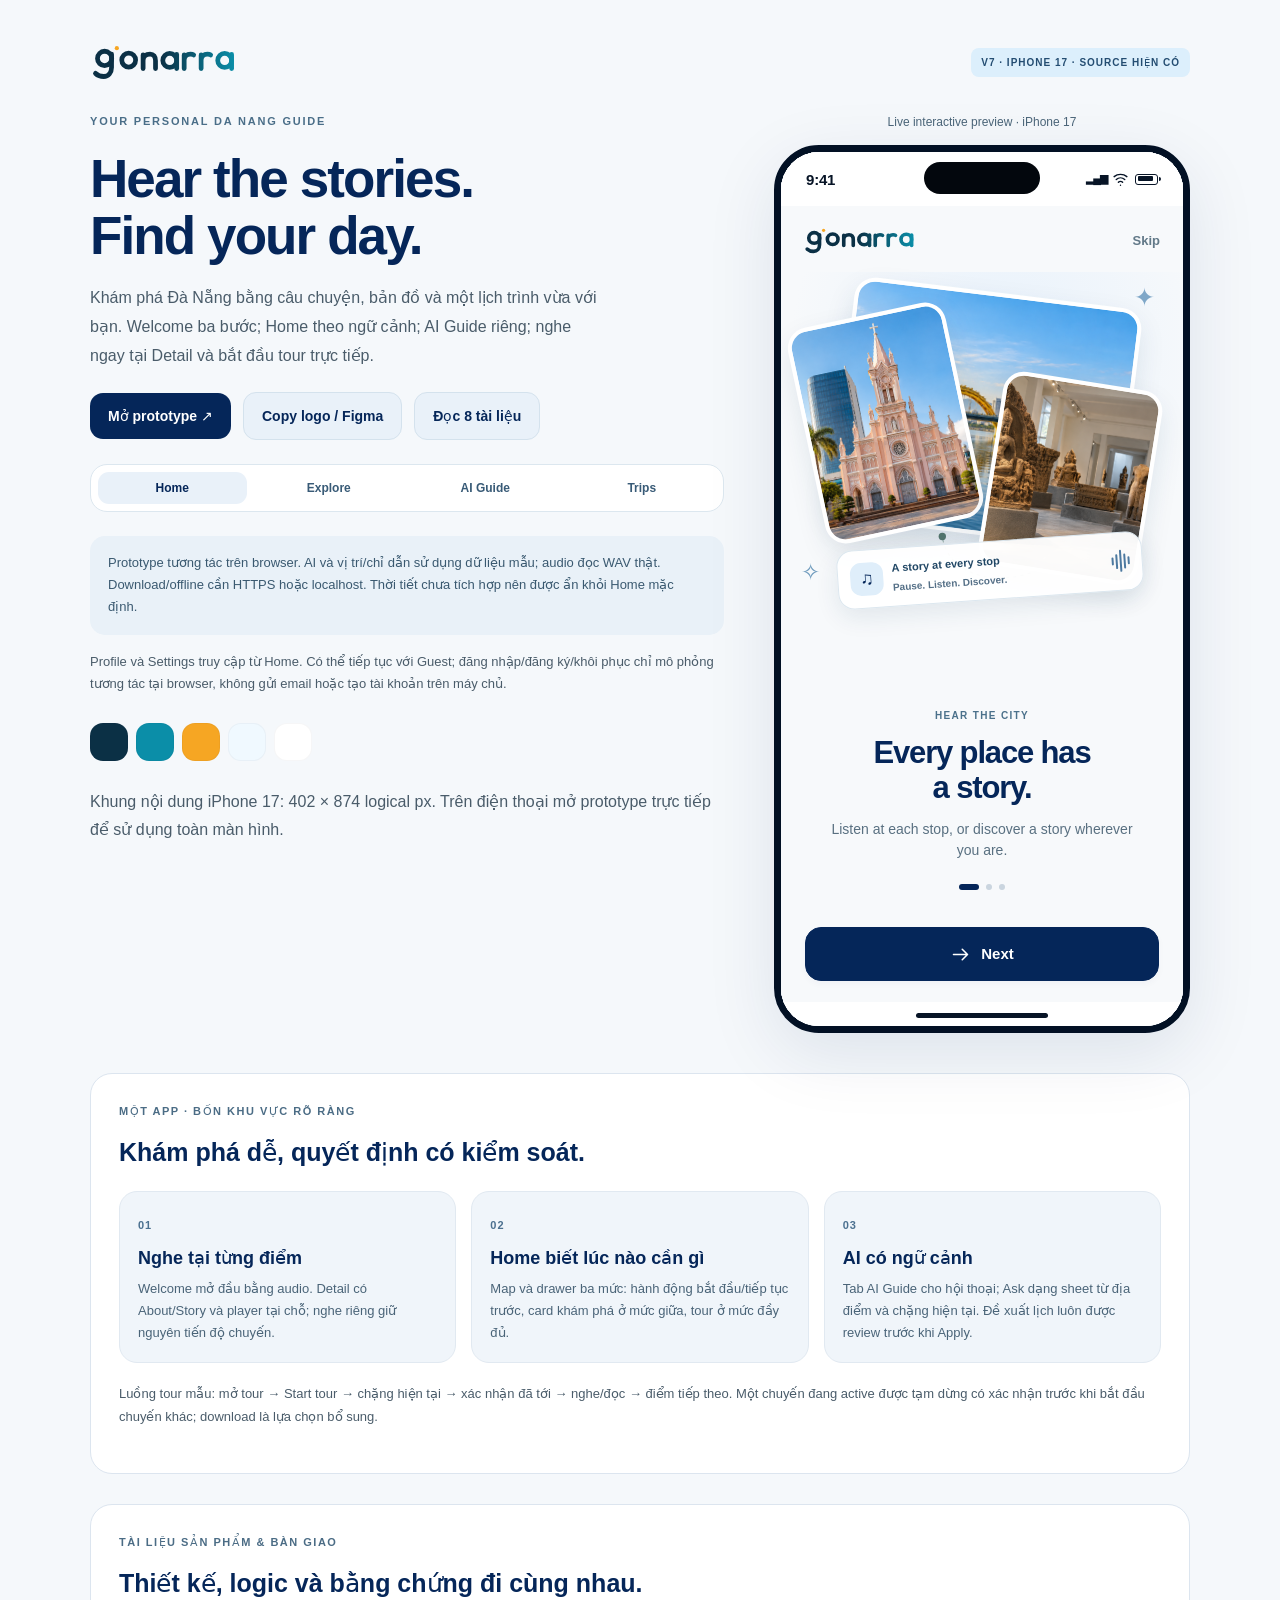
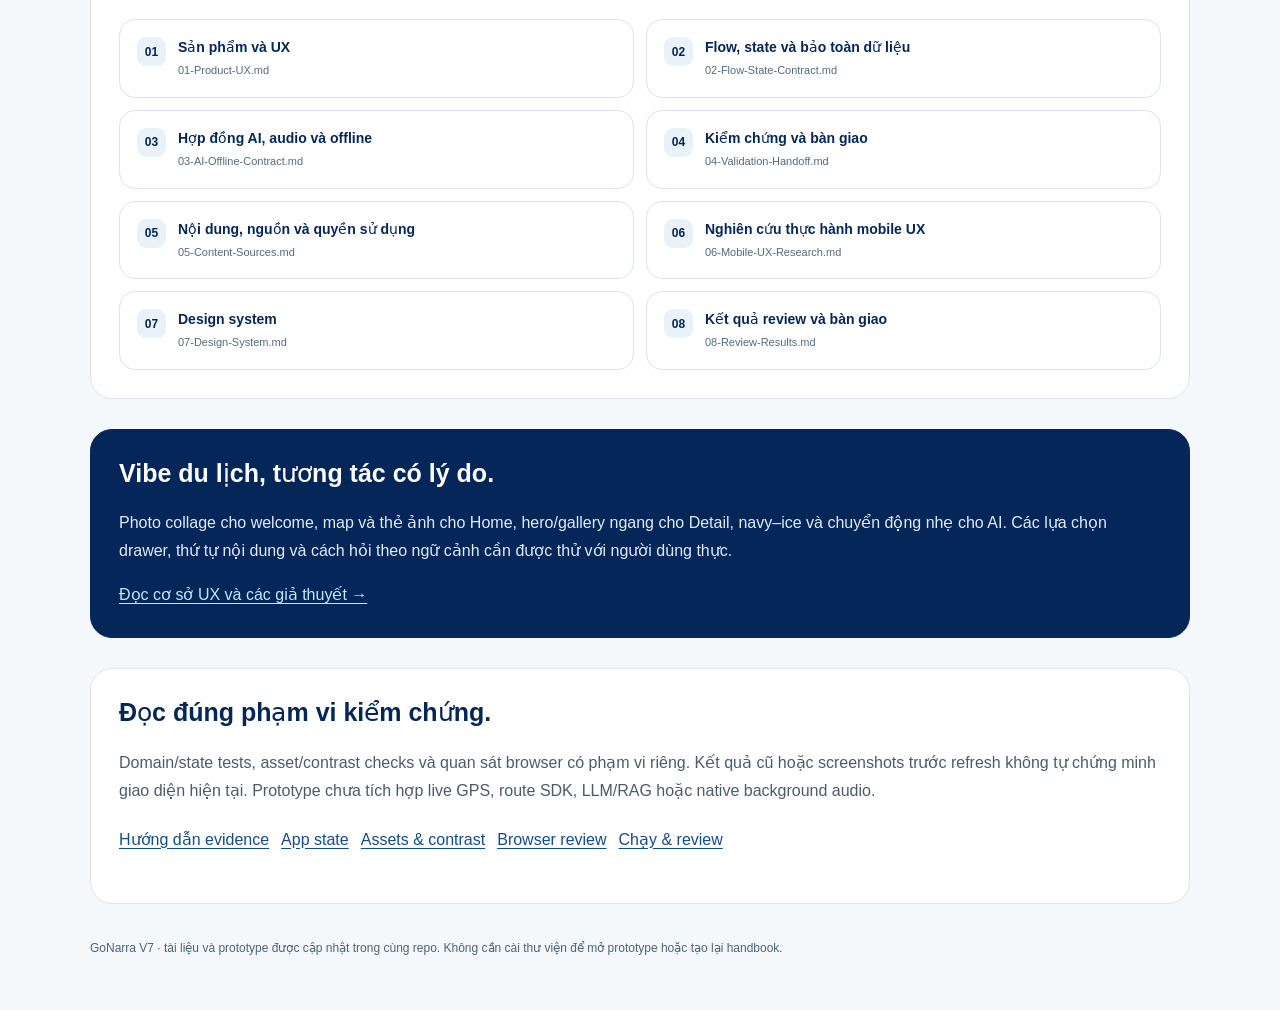
==== commit b4a3408e: "feat: make landing page tabs (Home, Explore, AI Guide, Trips) interactive and sync with prototype if" ====
--- a/index.html
+++ b/index.html
@@ -21,7 +21,7 @@
 iframe{display:block;border:0;width:402px;height:874px;background:#fff}.toc-grid{display:grid;grid-template-columns:repeat(2,minmax(0,1fr));gap:12px}.toccard{display:flex;gap:12px;align-items:flex-start;padding:17px;background:#fff;border:1px solid #dce5ef;border-radius:16px;color:#052659;text-decoration:none;font-size:14px;font-weight:650;line-height:1.5}
 .toccard .num{display:grid;place-items:center;width:29px;height:29px;flex:none;background:#e9f1f9;border-radius:9px;font-size:12px}.toccard small{display:block;color:#526b7f;font-size:11px;font-weight:400;line-height:1.6;margin-top:4px}
 .feature-grid{display:grid;grid-template-columns:repeat(3,minmax(0,1fr));gap:15px;margin:23px 0 7px}.feature{padding:18px;border-radius:18px;background:#f0f5fa;border:1px solid #e1e9f1}.feature .num{font-size:11px;letter-spacing:1px;color:#4c7190;font-weight:750}.feature h3{margin:9px 0;font-size:18px}.feature p{font-size:13px;color:#4a6478;line-height:1.7;margin:0}
-.tabrow{display:grid;grid-template-columns:repeat(4,1fr);gap:8px;padding:7px;border:1px solid #dce7ef;background:#fff;border-radius:17px;margin:24px 0}.tabrow span{text-align:center;padding:9px 5px;border-radius:11px;font-weight:650;color:#395b77;font-size:12px}.tabrow span:first-child{background:#e9f1f9;color:#052659}
+.tabrow{display:grid;grid-template-columns:repeat(4,1fr);gap:8px;padding:7px;border:1px solid #dce7ef;background:#fff;border-radius:17px;margin:24px 0}.tabrow button{border:0;background:transparent;text-align:center;padding:9px 5px;border-radius:11px;font-weight:650;color:#395b77;font-size:12px;cursor:pointer;font-family:inherit;transition:all .15s ease}.tabrow button:hover{background:#f0f5fa;color:#052659}.tabrow button.active{background:#e9f1f9;color:#052659;font-weight:750}
 .research{background:#052659;color:#fff;border-color:#052659}.research h2{color:#fff}.research a{color:#c1e8ff}.research p{color:#e0ecf7}.section-label{font-size:11px;letter-spacing:1.5px;text-transform:uppercase;color:#4b6c85;font-weight:750}.section-title{margin-top:9px}.foot{font-size:12px;color:#4a6478;padding-top:4px}
 @media(max-width:900px){.intro-grid{gap:25px}.intro-grid h1{font-size:42px}.top{padding:28px 20px}.shell{gap:24px;padding:25px 20px;grid-template-columns:210px minmax(0,1fr)}}
 @media(max-width:760px){.intro-grid{display:block}.intro-grid>div:last-child{margin-top:30px}.iframewrap{margin:auto}.top{padding:23px 16px}.intro-grid h1{font-size:40px;letter-spacing:-1.3px}.projectbar{padding-bottom:20px}.feature-grid{grid-template-columns:1fr}.toc-grid{grid-template-columns:1fr}.shell{display:block;padding:22px 16px}aside{position:relative;top:0;max-height:none;margin-bottom:25px}section{padding:20px}.projectbar .pill{font-size:9px;letter-spacing:.5px}}
@@ -31,7 +31,7 @@
 <main class="top"><div class="projectbar"><a class="wordmark" href="index.html" aria-label="Gonarra"><img src="prototype/assets/brand/gonarra-wordmark-color.svg" alt="Gonarra"></a><span class="pill">V7 · iPhone 17 · source hiện có</span></div>
 <div class="intro-grid"><div><p class="eyebrow">Your personal Da Nang guide</p><h1>Hear the stories.<br>Find your day.</h1><p class="lead">Khám phá Đà Nẵng bằng câu chuyện, bản đồ và một lịch trình vừa với bạn. Welcome ba bước; Home theo ngữ cảnh; AI Guide riêng; nghe ngay tại Detail và bắt đầu tour trực tiếp.</p>
 <div class="link-row"><a class="button" href="prototype/index.html">Mở prototype ↗</a><a class="button secondary" href="brand-assets.html">Copy logo / Figma</a><a class="button secondary" href="Product-Handbook.html">Đọc 8 tài liệu</a></div>
-<div class="tabrow" aria-label="Bốn khu vực chính"><span>Home</span><span>Explore</span><span>AI Guide</span><span>Trips</span></div>
+<div class="tabrow" role="tablist" aria-label="Bốn khu vực chính"><button type="button" role="tab" class="active" data-route="home">Home</button><button type="button" role="tab" data-route="explore">Explore</button><button type="button" role="tab" data-route="ai">AI Guide</button><button type="button" role="tab" data-route="trips">Trips</button></div>
 <p class="callout">Prototype tương tác trên browser. AI và vị trí/chỉ dẫn sử dụng dữ liệu mẫu; audio đọc WAV thật. Download/offline cần HTTPS hoặc localhost. Thời tiết chưa tích hợp nên được ẩn khỏi Home mặc định.</p>
 <p class="muted" style="font-size:13px">Profile và Settings truy cập từ Home. Có thể tiếp tục với Guest; đăng nhập/đăng ký/khôi phục chỉ mô phỏng tương tác tại browser, không gửi email hoặc tạo tài khoản trên máy chủ.</p>
 <div class="swatches" aria-label="Palette Gonarra"><span style="background:#0b3045" title="#0b3045"></span><span style="background:#0b8ea8" title="#0b8ea8"></span><span style="background:#f6a623" title="#f6a623"></span><span style="background:#f0f9ff" title="#f0f9ff"></span><span style="background:#ffffff" title="#ffffff"></span></div>
@@ -41,4 +41,31 @@
 <section><p class="section-label">Tài liệu sản phẩm & bàn giao</p><h2 class="section-title">Thiết kế, logic và bằng chứng đi cùng nhau.</h2><div class="toc-grid"><a class="toccard" href="Product-Handbook.html#doc-1"><span class="num">01</span><span>Sản phẩm và UX<small>01-Product-UX.md</small></span></a><a class="toccard" href="Product-Handbook.html#doc-2"><span class="num">02</span><span>Flow, state và bảo toàn dữ liệu<small>02-Flow-State-Contract.md</small></span></a><a class="toccard" href="Product-Handbook.html#doc-3"><span class="num">03</span><span>Hợp đồng AI, audio và offline<small>03-AI-Offline-Contract.md</small></span></a><a class="toccard" href="Product-Handbook.html#doc-4"><span class="num">04</span><span>Kiểm chứng và bàn giao<small>04-Validation-Handoff.md</small></span></a><a class="toccard" href="Product-Handbook.html#doc-5"><span class="num">05</span><span>Nội dung, nguồn và quyền sử dụng<small>05-Content-Sources.md</small></span></a><a class="toccard" href="Product-Handbook.html#doc-6"><span class="num">06</span><span>Nghiên cứu thực hành mobile UX<small>06-Mobile-UX-Research.md</small></span></a><a class="toccard" href="Product-Handbook.html#doc-7"><span class="num">07</span><span>Design system<small>07-Design-System.md</small></span></a><a class="toccard" href="Product-Handbook.html#doc-8"><span class="num">08</span><span>Kết quả review và bàn giao<small>08-Review-Results.md</small></span></a></div></section>
 <section class="research"><h2>Vibe du lịch, tương tác có lý do.</h2><p>Photo collage cho welcome, map và thẻ ảnh cho Home, hero/gallery ngang cho Detail, navy–ice và chuyển động nhẹ cho AI. Các lựa chọn drawer, thứ tự nội dung và cách hỏi theo ngữ cảnh cần được thử với người dùng thực.</p><a href="Product-Handbook.html#doc-6">Đọc cơ sở UX và các giả thuyết →</a></section>
 <section><h2>Đọc đúng phạm vi kiểm chứng.</h2><p class="muted">Domain/state tests, asset/contrast checks và quan sát browser có phạm vi riêng. Kết quả cũ hoặc screenshots trước refresh không tự chứng minh giao diện hiện tại. Prototype chưa tích hợp live GPS, route SDK, LLM/RAG hoặc native background audio.</p><div class="link-row"><a href="evidence/README.md">Hướng dẫn evidence</a><a href="evidence/app-state-tests.json">App state</a><a href="evidence/assets-and-contrast.json">Assets & contrast</a><a href="evidence/browser-review.json">Browser review</a><a href="README.md">Chạy & review</a></div></section>
-<p class="foot">GoNarra V7 · tài liệu và prototype được cập nhật trong cùng repo. Không cần cài thư viện để mở prototype hoặc tạo lại handbook.</p></main></html>+<p class="foot">GoNarra V7 · tài liệu và prototype được cập nhật trong cùng repo. Không cần cài thư viện để mở prototype hoặc tạo lại handbook.</p></main><script>
+(function(){
+  const frame = document.querySelector('iframe');
+  const tabs = document.querySelectorAll('.tabrow button');
+  tabs.forEach(btn => {
+    btn.addEventListener('click', () => {
+      tabs.forEach(b => b.classList.remove('active'));
+      btn.classList.add('active');
+      const r = btn.dataset.route;
+      try {
+        if (frame && frame.contentWindow) {
+          frame.contentWindow.postMessage({ route: r }, '*');
+          if (typeof frame.contentWindow.GN_NAV === 'function') {
+            frame.contentWindow.GN_NAV(r);
+          }
+        }
+      } catch (err) {
+        if (frame) frame.src = 'prototype/index.html#' + r;
+      }
+    });
+  });
+  window.addEventListener('message', e => {
+    if (e.data && e.data.route) {
+      tabs.forEach(b => b.classList.toggle('active', b.dataset.route === e.data.route));
+    }
+  });
+})();
+</script></html>
